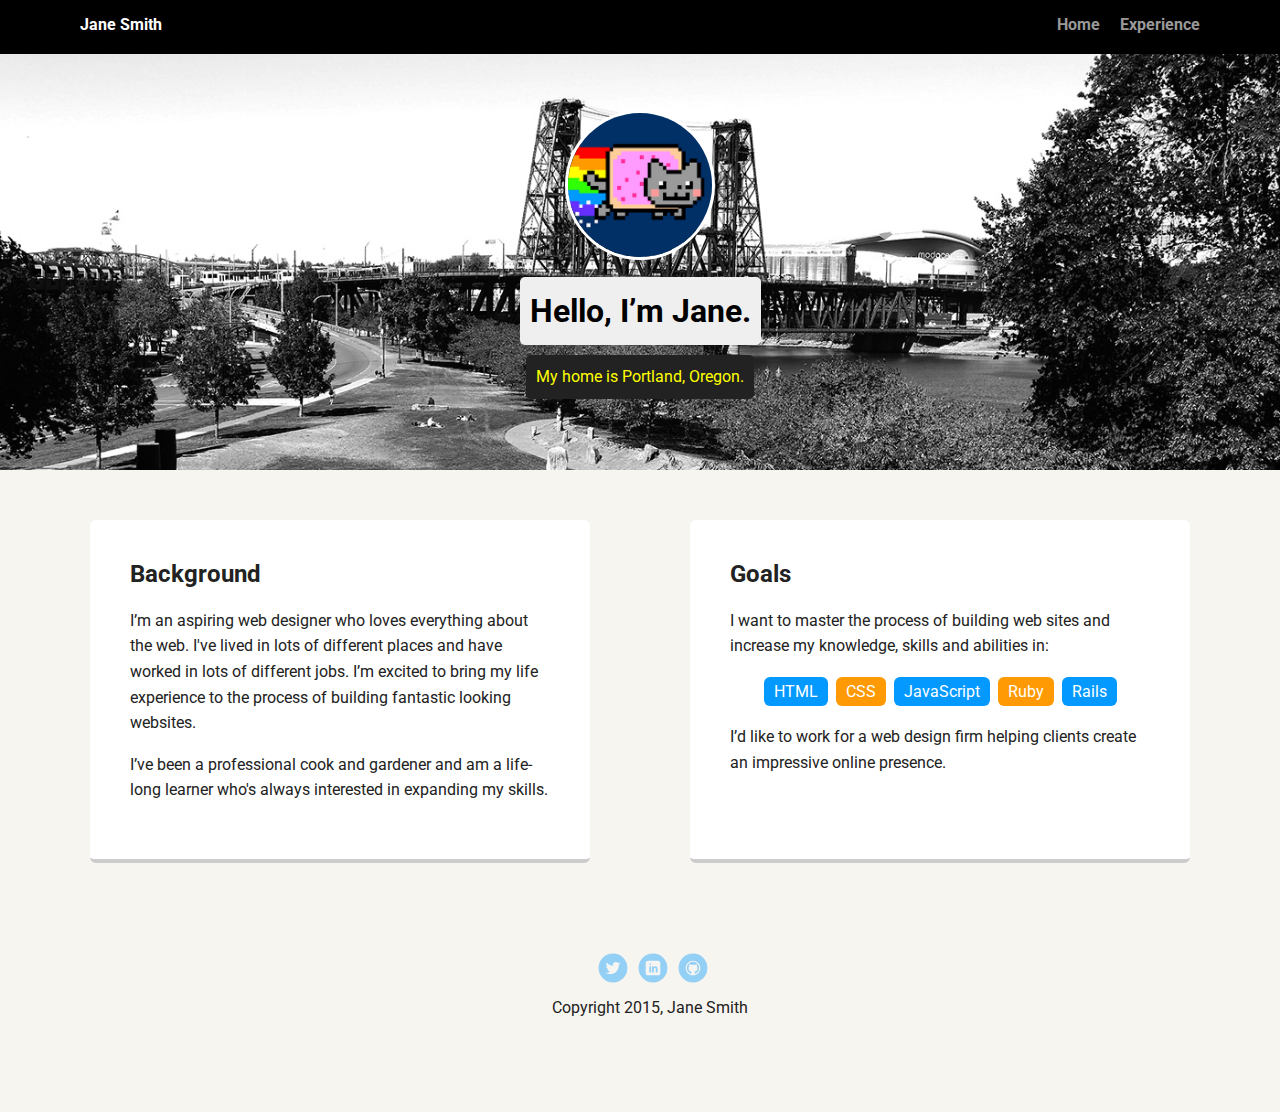
==== index.html @ accc5716 "Added project starter files" ====
<!doctype html>
<html lang="en">
<head>
  <meta charset="utf-8">
  <title>Jane Smith's Profile</title>
  <meta name="viewport" content="width=device-width, initial-scale=1.0">
  <link rel="stylesheet" href="styles.css">
  <link href="https://fonts.googleapis.com/css?family=Muli%7CRoboto:400,300,500,700,900" rel="stylesheet"></head>
  <body>

    <div class="main-nav">
        <ul class="nav">
          <li class="name">Jane Smith</li>
          <li><a href="#">Home</a></li>
          <li><a href="#">Experience</a></li>
        </ul>
    </div>

    <header>
      <img src="images/me.png" alt="Drawing of Jane Smith" class="profile-image">
      <h1 class="tag name">Hello, I’m Jane.</h1>
      <p class="tag location">My home is Portland, Oregon.</p>
    </header>

    <main class="flex">
      <div class="card">
        <h2>Background</h2>
        <p>I’m an aspiring web designer who loves everything about the web. I've lived in lots of different places and have worked in lots of different jobs. I’m excited to bring my life experience to the process of building fantastic looking websites.</p>
        <p>I’ve been a professional cook and gardener and am a life-long learner who's always interested in expanding my skills.</p>
      </div> 

      <div class="card">
        <h2>Goals</h2>
        <p>I want to master the process of building web sites and increase my knowledge, skills and abilities in:</p>
        <ul class="skills">
          <li>HTML</li>
          <li>CSS</li>
          <li>JavaScript</li>
          <li>Ruby</li>
          <li>Rails</li>
        </ul>
        <p>I’d like to work for a web design firm helping clients create an impressive online presence.</p>
      </div> 

    </main>
    <footer>
      <ul>
        <li><a href="#" class="social twitter">Twitter</a></li>
        <li><a href="#" class="social linkedin">LinkedIn</a></li>
        <li><a href="#" class="social github">Github</a></li>
      </ul>
      <p class="copyright">Copyright 2015, Jane Smith</p>
    </footer>
  </body>
  </html>
---- styles.css ----
/* Global Layout Set-up */
* { 
  box-sizing: border-box;
}
  
body {
  margin: 0;
  padding: 0;
  text-align: center;
  font-family: 'Roboto', sans-serif;
  color: #222;
  background: #f7f5f0;
}
/* Link Styles */

a {
  text-decoration: none;
  color: #999;
}
a:hover {
  color: #6633ff;
}

/* Section Styles */

.main-nav {
  width: 100%;
  background: black;
  min-height: 30px;
  padding: 10px;
  position: fixed;
  text-align: center;
}
.nav {
  display: flex;
  justify-content: space-around;
  font-weight: 700;
  list-style-type: none;
  margin: 0 auto;
  padding: 0;
}

.nav .name {
    display: block;
    margin-right: auto;
    color: white;
}
.nav li {
  padding: 5px 10px 10px 10px;
}
.nav a {
  transition: all .5s;
}
.nav a:hover {
  color: white
}

header {
  text-align: center;
  background: url('images/portland.jpg') no-repeat top center ;
  background-size: cover;
  overflow: hidden;
  padding-top: 60px;
}
header {
  line-height: 1.5;
}
header .profile-image {
  margin-top: 50px;
  width: 150px;
  height: 150px;
  border-radius: 50%;
  border: 3px solid white;
  transition: all .5s;
}
header .profile-image:hover {
  transform: scale(1.2) rotate(5deg);
}
.tag {
  background-color: #efefef;
  color: black;
  padding: 10px;
  border-radius: 5px;
  display: table;
  margin: 10px auto;
} 
.location {
  background-color: #222;
  color: yellow;
}
.card {
  margin: 30px;
  padding: 20px 40px 40px;
  max-width: 500px;
  text-align: left;
  background: #fff;
  border-bottom: 4px solid #ccc;
  border-radius: 6px;
  transition: all .5s;
}
.card:hover {
  border-color: #ff99ff;
}

ul.skills {
  padding: 0;
  text-align: center;
}

.skills li {
  border-radius: 6px;
  display: inline-block;
  background: #ff9904;
  color: white;
  padding: 5px 10px;
  margin: 2px;
}

.skills li:nth-child(odd) {
  background: #0399ff;
}

footer {
  width: 100%;
  min-height: 30px;
  padding: 20px 0 40px 20px;
}

footer .copyright {
  top: -8px;
  font-size: .75em;
}

footer ul {
  list-style-type: none;
  margin: 0;
  padding: 0;
}

footer ul li {
  display: inline-block;
}

a.social {
  display: inline-block;
  text-indent: -9999px;
  margin-left: 5px;
  width: 30px;
  height: 30px;
  background-size: 30px 30px;
  opacity: .4;
  transition: all .5s;
}
a.twitter {
  background-image: url(images/twitter.svg);
}
a.linkedin {
  background-image: url(images/linkedin.svg);
}
a.github {
  background-image: url(images/github.svg);
}
a.social:hover {
  opacity: 1;
}
.clearfix {
  clear: both;
}

/* Styles for larger screens */
@media screen and (min-width: 720px) {
  
  .flex {
      display: -ms-flexbox;      /* TWEENER - IE 10 */
      display: flex; 
      max-width: 1200px;
      -ms-flex-pack: distribute;
      justify-content: space-around;
      margin: 0 auto;
  }

  header {
    min-height: 470px;
  }

  .nav {
    max-width: 1200px;
    padding: 0 30px;
  }


  main {
    padding-top: 20px;
  }

  main p {
    line-height: 1.6em;
  }

  footer {
    font-size: 1.3em;
    max-width: 1200px;
    margin: 40px auto;
  }

}
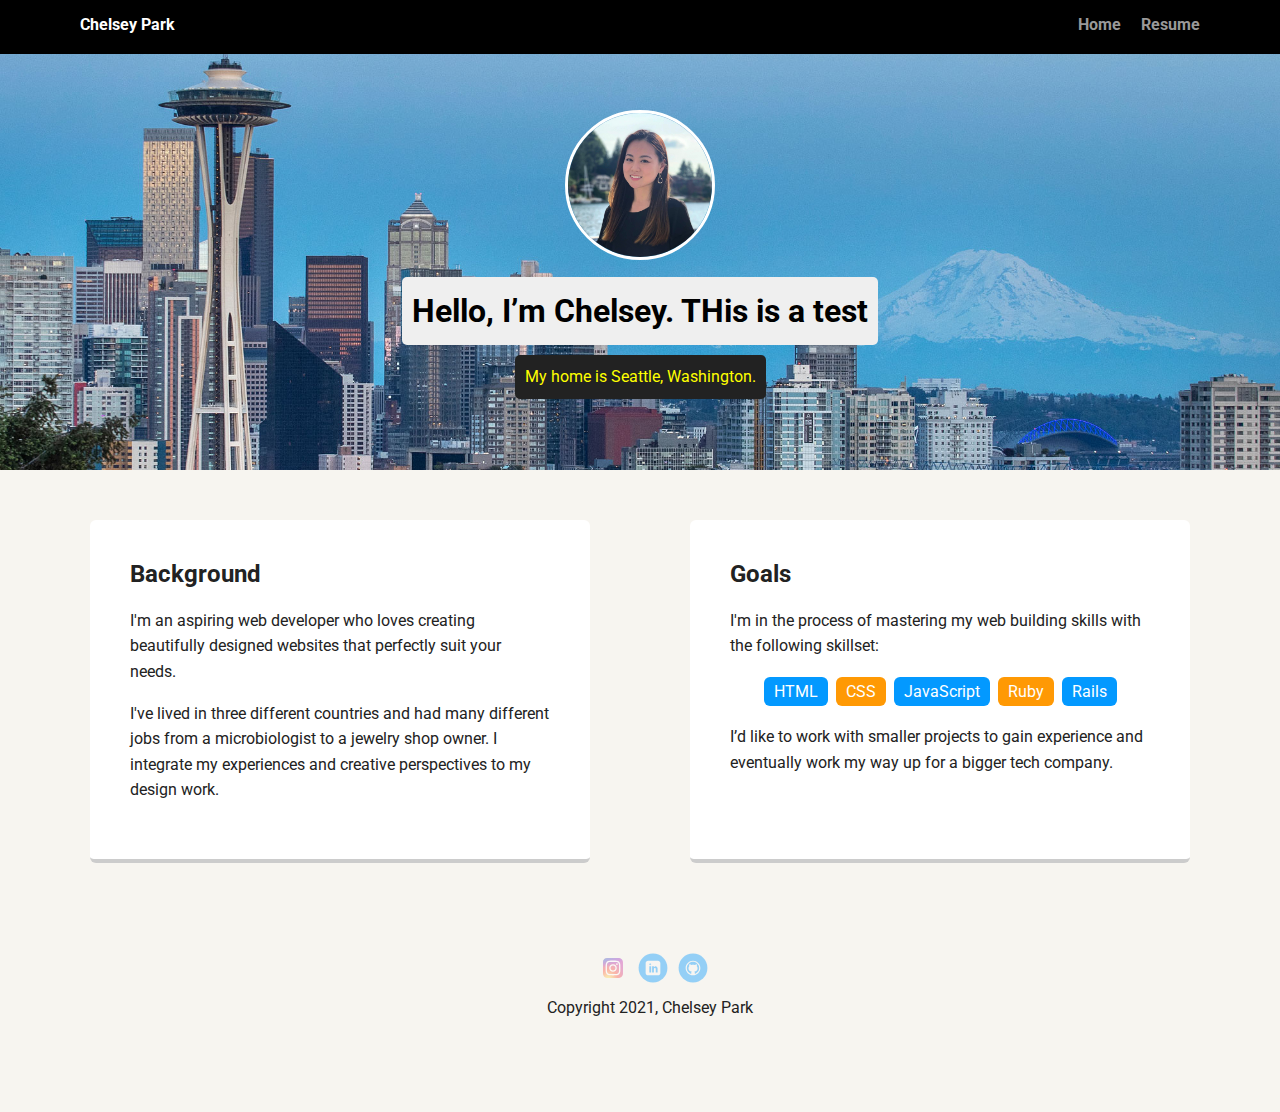
==== commit 52870a35: "testing connection with new laptop" ====
--- a/index.html
+++ b/index.html
@@ -2,7 +2,7 @@
 <html lang="en">
 <head>
   <meta charset="utf-8">
-  <title>Jane Smith's Profile</title>
+  <title>Chelsey Park's Profile</title>
   <meta name="viewport" content="width=device-width, initial-scale=1.0">
   <link rel="stylesheet" href="styles.css">
   <link href="https://fonts.googleapis.com/css?family=Muli%7CRoboto:400,300,500,700,900" rel="stylesheet"></head>
@@ -10,28 +10,28 @@
 
     <div class="main-nav">
         <ul class="nav">
-          <li class="name">Jane Smith</li>
-          <li><a href="#">Home</a></li>
-          <li><a href="#">Experience</a></li>
+          <li class="name">Chelsey Park</li>
+          <li><a href="index.html">Home</a></li>
+          <li><a href="resume.html">Resume</a></li>
         </ul>
     </div>
 
     <header>
-      <img src="images/me.png" alt="Drawing of Jane Smith" class="profile-image">
-      <h1 class="tag name">Hello, I’m Jane.</h1>
-      <p class="tag location">My home is Portland, Oregon.</p>
+      <img src="images/me.jpg" alt="Picture of Chelsey Park" class="profile-image">
+      <h1 class="tag name">Hello, I’m Chelsey. THis is  a test</h1>
+      <p class="tag location">My home is Seattle, Washington.</p>
     </header>
 
     <main class="flex">
       <div class="card">
         <h2>Background</h2>
-        <p>I’m an aspiring web designer who loves everything about the web. I've lived in lots of different places and have worked in lots of different jobs. I’m excited to bring my life experience to the process of building fantastic looking websites.</p>
-        <p>I’ve been a professional cook and gardener and am a life-long learner who's always interested in expanding my skills.</p>
+        <p>I'm an aspiring web developer who loves creating beautifully designed websites that perfectly suit your needs.</p>
+        <p>I've lived in three different countries and had many different jobs from a microbiologist to a jewelry shop owner. I integrate my experiences and creative perspectives to my design work.</p>
       </div> 
 
       <div class="card">
         <h2>Goals</h2>
-        <p>I want to master the process of building web sites and increase my knowledge, skills and abilities in:</p>
+        <p>I'm in the process of mastering my web building skills with the following skillset:</p>
         <ul class="skills">
           <li>HTML</li>
           <li>CSS</li>
@@ -39,17 +39,17 @@
           <li>Ruby</li>
           <li>Rails</li>
         </ul>
-        <p>I’d like to work for a web design firm helping clients create an impressive online presence.</p>
+        <p>I’d like to work with smaller projects to gain experience and eventually work my way up for a bigger tech company.</p>
       </div> 
 
     </main>
     <footer>
       <ul>
-        <li><a href="#" class="social twitter">Twitter</a></li>
-        <li><a href="#" class="social linkedin">LinkedIn</a></li>
-        <li><a href="#" class="social github">Github</a></li>
+        <li><a href="https://www.instagram.com/chochoni899/" class="social instagram">Instagram</a></li>
+        <li><a href="https://www.linkedin.com/in/chelseypark/" class="social linkedin">LinkedIn</a></li>
+        <li><a href="https://github.com/chochoni89" class="social github">Github</a></li>
       </ul>
-      <p class="copyright">Copyright 2015, Jane Smith</p>
+      <p class="copyright">Copyright 2021, Chelsey Park</p>
     </footer>
   </body>
   </html>
--- a/styles.css
+++ b/styles.css
@@ -57,7 +57,7 @@
 
 header {
   text-align: center;
-  background: url('images/portland.jpg') no-repeat top center ;
+  background: url('images/seattle.jpg') no-repeat top center ;
   background-size: cover;
   overflow: hidden;
   padding-top: 60px;
@@ -151,8 +151,8 @@
   opacity: .4;
   transition: all .5s;
 }
-a.twitter {
-  background-image: url(images/twitter.svg);
+a.instagram {
+  background-image: url(images/instagram.svg);
 }
 a.linkedin {
   background-image: url(images/linkedin.svg);
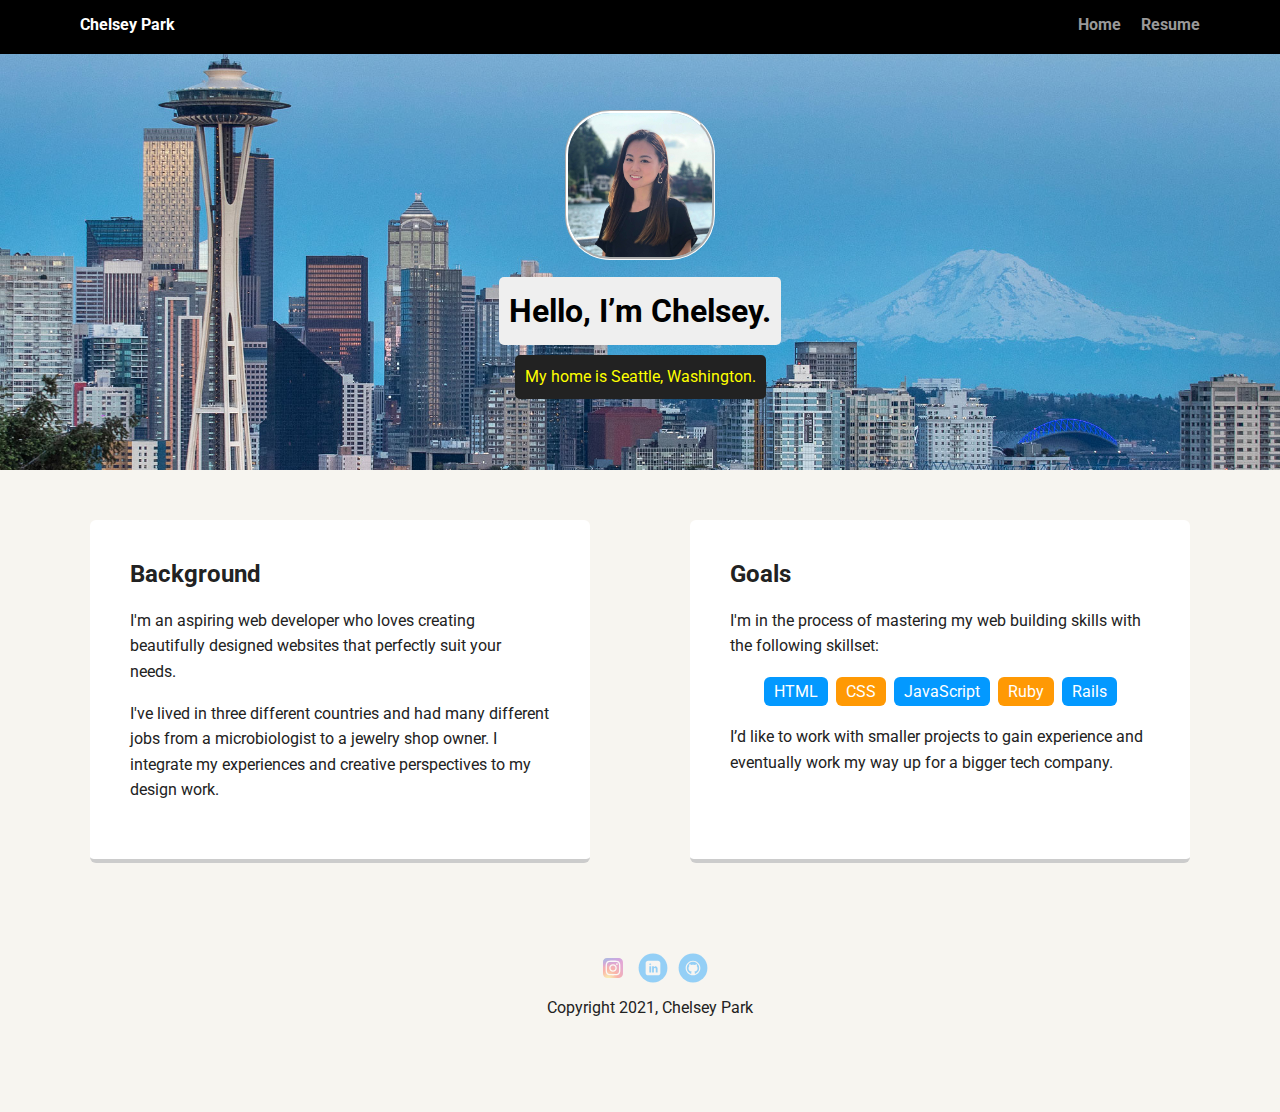
==== commit 81708370: "just testing" ====
--- a/index.html
+++ b/index.html
@@ -18,7 +18,7 @@
 
     <header>
       <img src="images/me.jpg" alt="Picture of Chelsey Park" class="profile-image">
-      <h1 class="tag name">Hello, I’m Chelsey. THis is  a test</h1>
+      <h1 class="tag name">Hello, I’m Chelsey.</h1>
       <p class="tag location">My home is Seattle, Washington.</p>
     </header>
 
--- a/styles.css
+++ b/styles.css
@@ -69,12 +69,12 @@
   margin-top: 50px;
   width: 150px;
   height: 150px;
-  border-radius: 50%;
-  border: 3px solid white;
+  border-radius: 30%;
+  border: 3px groove white;
   transition: all .5s;
 }
 header .profile-image:hover {
-  transform: scale(1.2) rotate(5deg);
+  transform: scale(1.5) rotate(360deg);
 }
 .tag {
   background-color: #efefef;
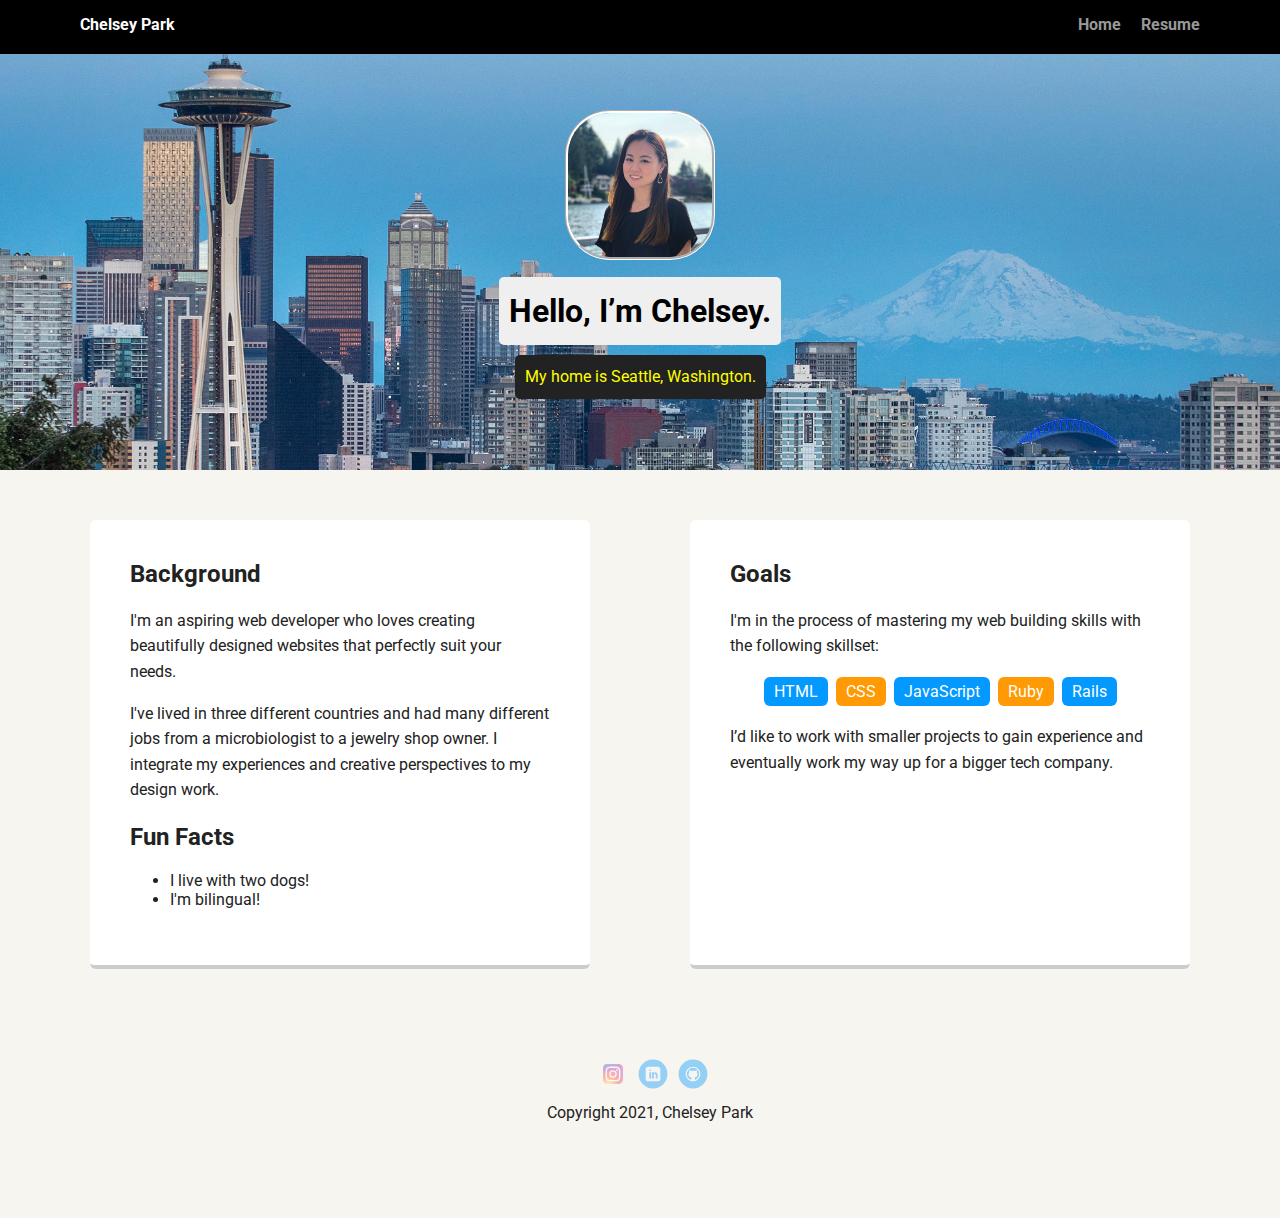
==== commit 52b42601: "changed div to nav and section" ====
--- a/index.html
+++ b/index.html
@@ -8,13 +8,13 @@
   <link href="https://fonts.googleapis.com/css?family=Muli%7CRoboto:400,300,500,700,900" rel="stylesheet"></head>
   <body>
 
-    <div class="main-nav">
+    <nav class="main-nav">
         <ul class="nav">
           <li class="name">Chelsey Park</li>
           <li><a href="index.html">Home</a></li>
           <li><a href="resume.html">Resume</a></li>
         </ul>
-    </div>
+      </nav>
 
     <header>
       <img src="images/me.jpg" alt="Picture of Chelsey Park" class="profile-image">
@@ -23,13 +23,18 @@
     </header>
 
     <main class="flex">
-      <div class="card">
+      <section class="card">
         <h2>Background</h2>
         <p>I'm an aspiring web developer who loves creating beautifully designed websites that perfectly suit your needs.</p>
         <p>I've lived in three different countries and had many different jobs from a microbiologist to a jewelry shop owner. I integrate my experiences and creative perspectives to my design work.</p>
-      </div> 
+        <h2>Fun Facts</h2>
+        <ul>
+          <li>I live with two dogs!</li>
+          <li>I'm bilingual!</li>
+        </ul>
+      </section> 
 
-      <div class="card">
+      <section class="card">
         <h2>Goals</h2>
         <p>I'm in the process of mastering my web building skills with the following skillset:</p>
         <ul class="skills">
@@ -40,7 +45,7 @@
           <li>Rails</li>
         </ul>
         <p>I’d like to work with smaller projects to gain experience and eventually work my way up for a bigger tech company.</p>
-      </div> 
+      </section> 
 
     </main>
     <footer>
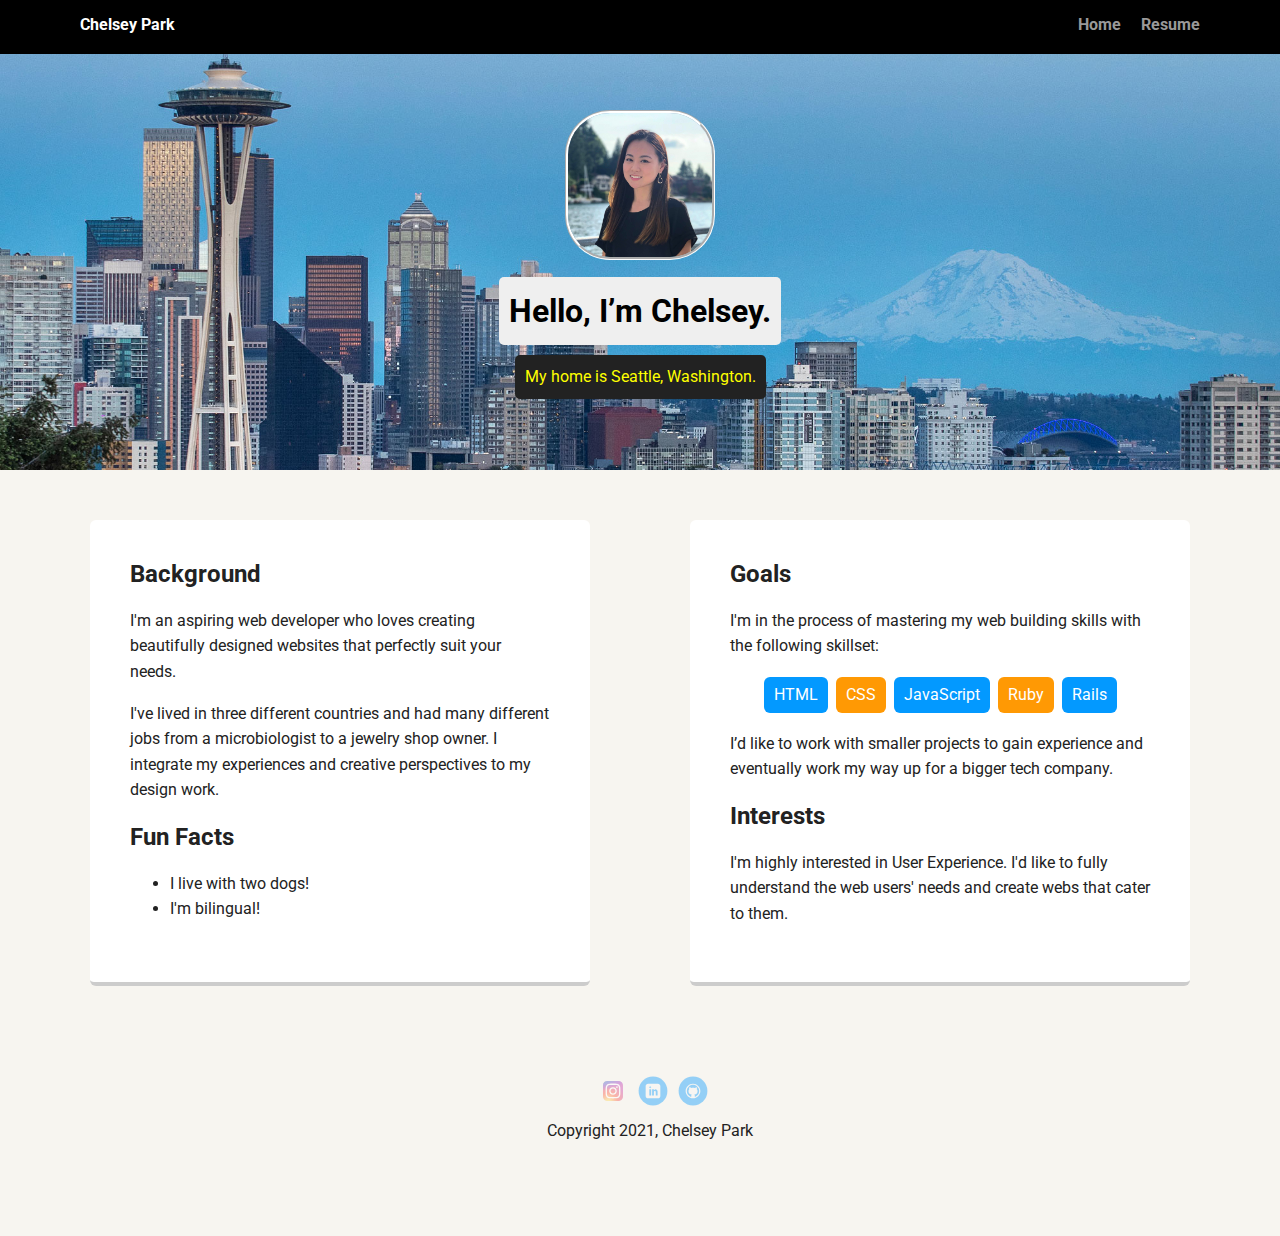
==== commit 3759ca80: "section content added" ====
--- a/index.html
+++ b/index.html
@@ -45,6 +45,8 @@
           <li>Rails</li>
         </ul>
         <p>I’d like to work with smaller projects to gain experience and eventually work my way up for a bigger tech company.</p>
+        <h2>Interests</h2>
+        <p>I'm highly interested in User Experience. I'd like to fully understand the web users' needs and create webs that cater to them.</p>
       </section> 
 
     </main>
--- a/styles.css
+++ b/styles.css
@@ -101,6 +101,9 @@
 .card:hover {
   border-color: #ff99ff;
 }
+.card li {
+  line-height: 1.6em;
+}
 
 ul.skills {
   padding: 0;
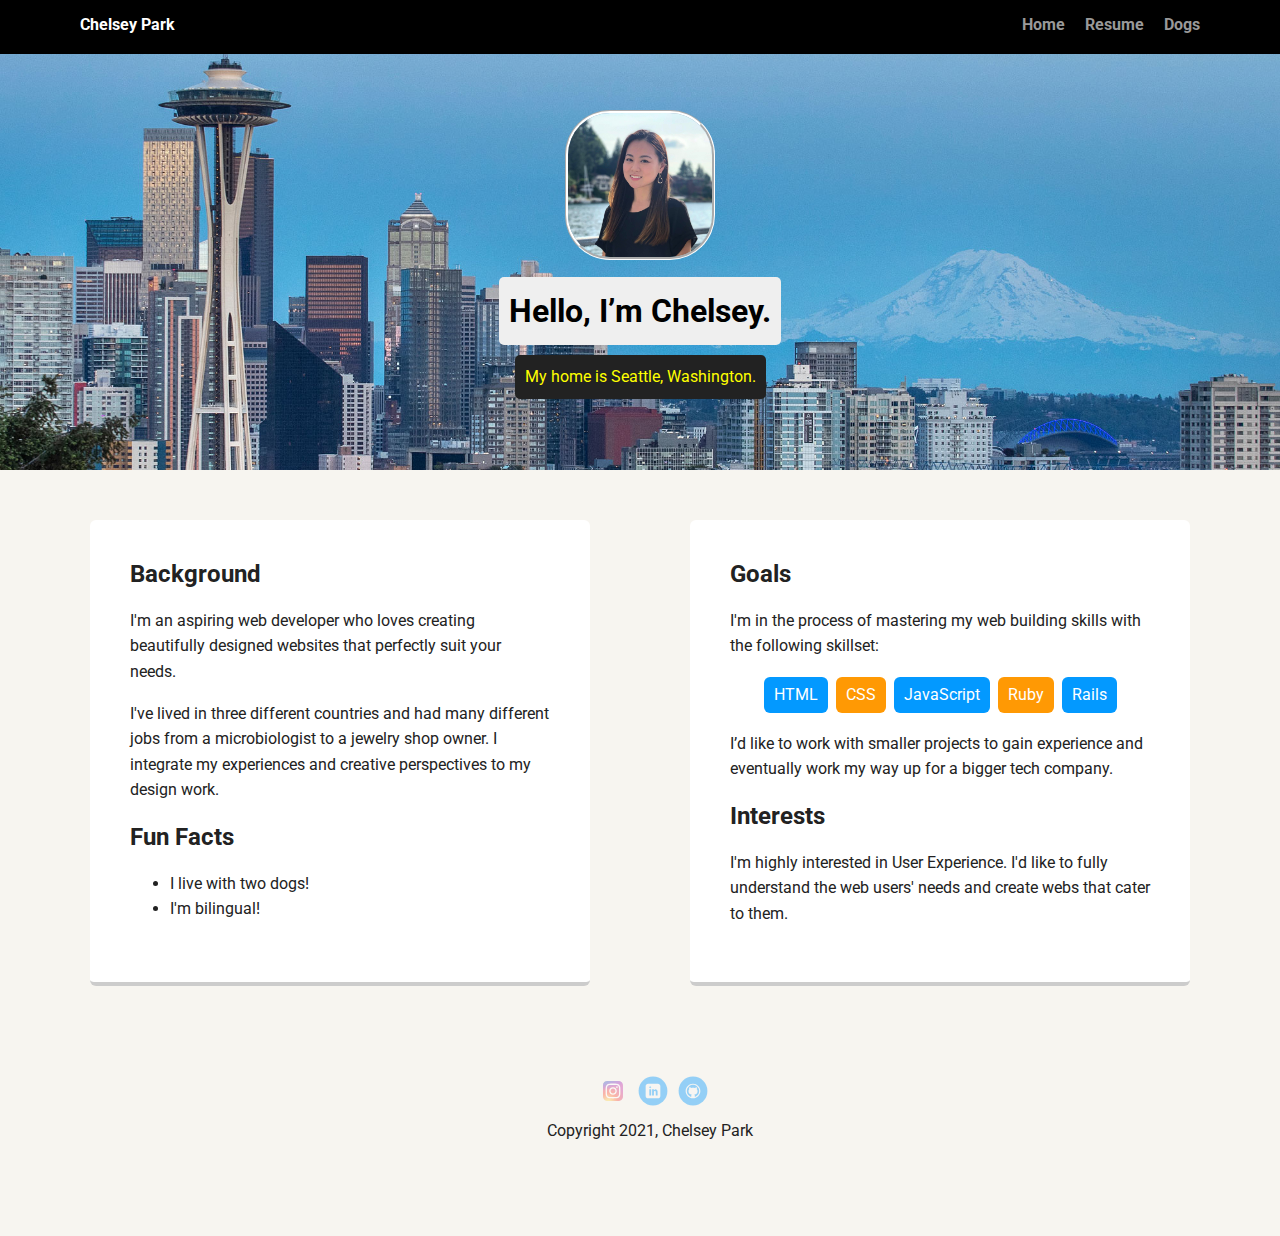
==== commit 002fbc95: "resume change" ====
--- a/index.html
+++ b/index.html
@@ -13,6 +13,7 @@
           <li class="name">Chelsey Park</li>
           <li><a href="index.html">Home</a></li>
           <li><a href="resume.html">Resume</a></li>
+          <li><a href="dogs.html">Dogs</a></li>
         </ul>
       </nav>
 
--- a/styles.css
+++ b/styles.css
@@ -170,6 +170,18 @@
   clear: both;
 }
 
+/* Resume Styles */
+.card-resume {
+  margin: 30px;
+  padding: 20px 40px 40px;
+  max-width: 1000px;
+  text-align: left;
+  background: #fff;
+  border-bottom: 4px solid #ccc;
+  border-radius: 6px;
+  transition: all .5s;
+}
+
 /* Styles for larger screens */
 @media screen and (min-width: 720px) {
   
